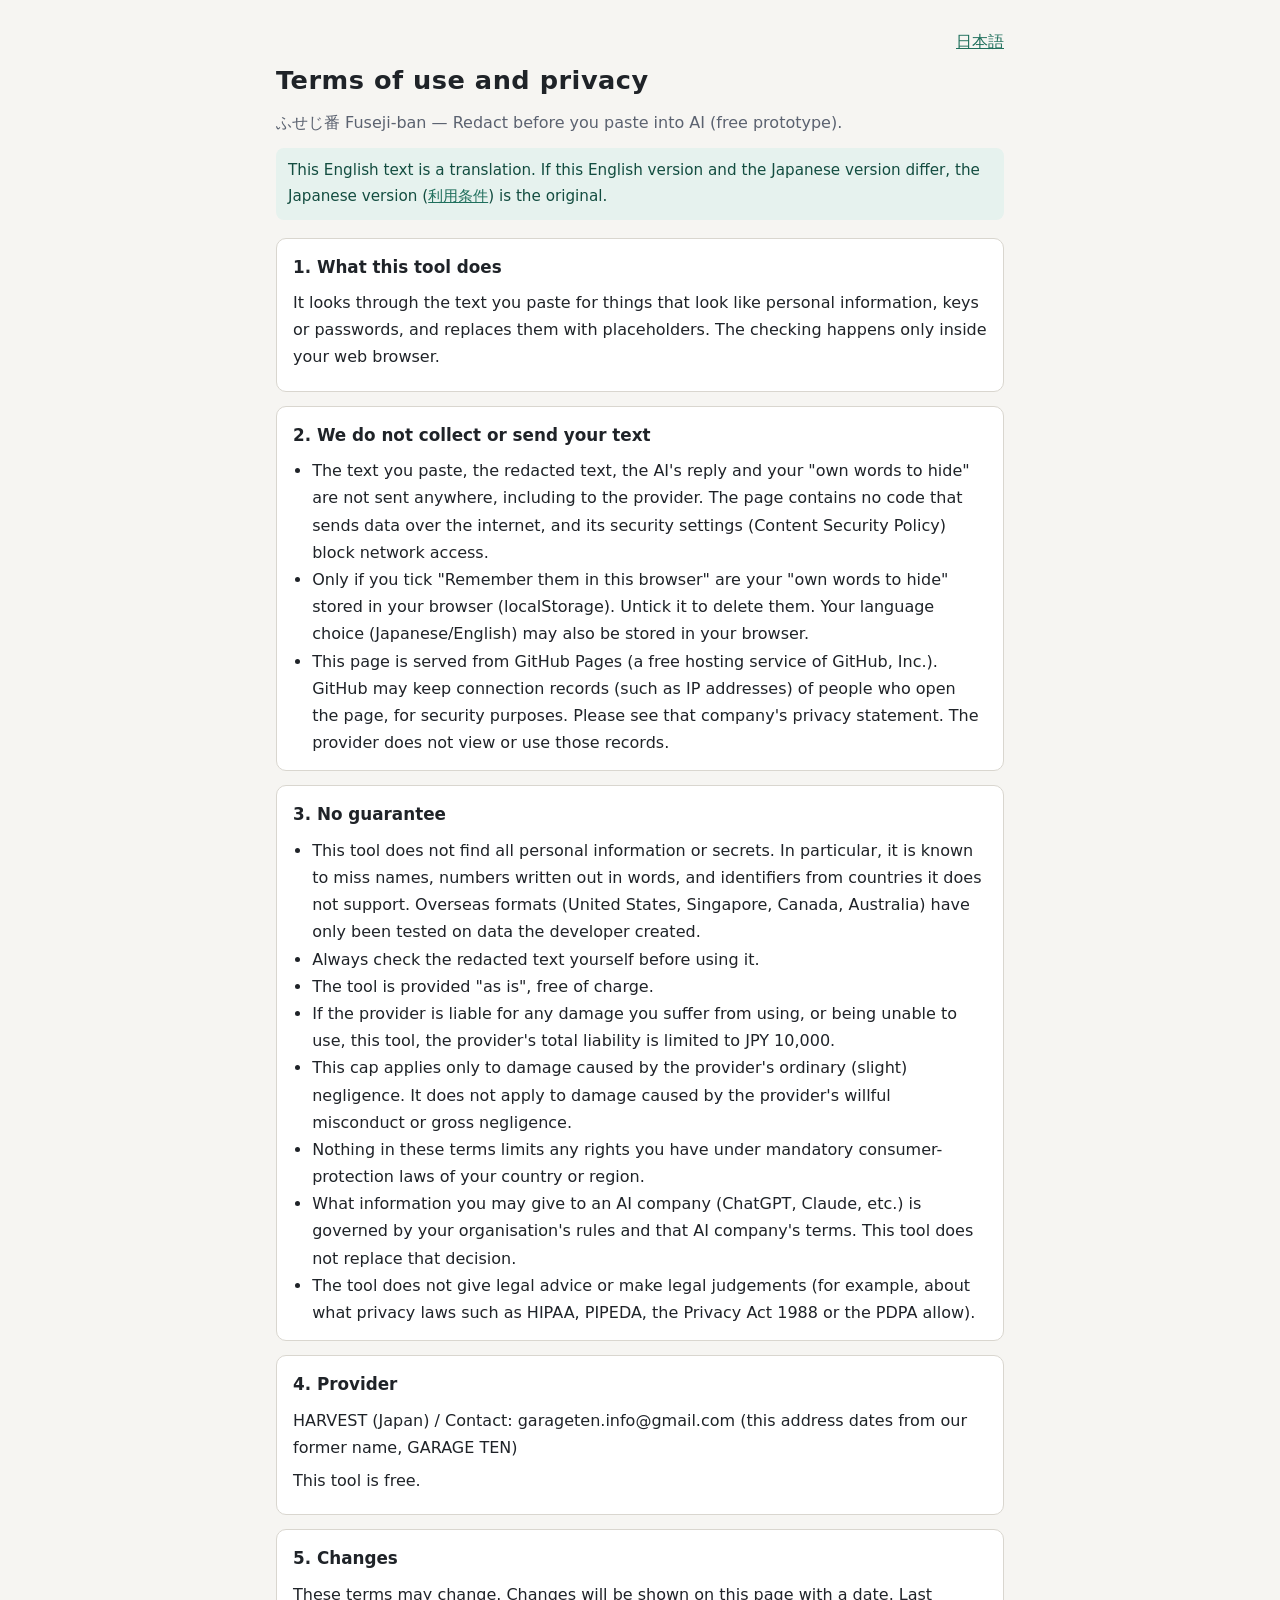
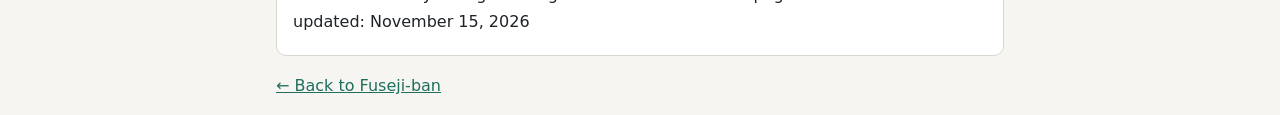
==== terms-en.html @ 073c5e92 "初めての公開（2026-11-15） Co-Authored-By: Claude Opus 5.5 <noreply@anthropic.com>" ====
<!doctype html>
<html lang="en">
<head>
<meta charset="utf-8">
<meta name="viewport" content="width=device-width, initial-scale=1">
<meta http-equiv="Content-Security-Policy" content="default-src 'none'; style-src 'self'; img-src data:; base-uri 'none'; form-action 'none'">
<meta name="referrer" content="no-referrer">
<title>Fuseji-ban terms</title>
<link rel="stylesheet" href="style.css">
</head>
<body>
<header class="top">
  <div class="langbar"><a href="terms.html" lang="ja">日本語</a></div>
  <h1>Terms of use and privacy</h1>
  <p class="lead">ふせじ番 Fuseji-ban — Redact before you paste into AI (free prototype).</p>
  <p class="safe">This English text is a translation. If this English version and the Japanese version differ, the Japanese version (<a href="terms.html">利用条件</a>) is the original.</p>
</header>
<main>
  <section class="card">
    <h2>1. What this tool does</h2>
    <p>It looks through the text you paste for things that look like personal information, keys or passwords, and replaces them with placeholders. The checking happens only inside your web browser.</p>
  </section>
  <section class="card">
    <h2>2. We do not collect or send your text</h2>
    <ul>
      <li>The text you paste, the redacted text, the AI's reply and your "own words to hide" are not sent anywhere, including to the provider. The page contains no code that sends data over the internet, and its security settings (Content Security Policy) block network access.</li>
      <li>Only if you tick "Remember them in this browser" are your "own words to hide" stored in your browser (localStorage). Untick it to delete them. Your language choice (Japanese/English) may also be stored in your browser.</li>
      <li>This page is served from GitHub Pages (a free hosting service of GitHub, Inc.). GitHub may keep connection records (such as IP addresses) of people who open the page, for security purposes. Please see that company's privacy statement. The provider does not view or use those records.</li>
    </ul>
  </section>
  <section class="card">
    <h2>3. No guarantee</h2>
    <ul>
      <li>This tool does not find all personal information or secrets. In particular, it is known to miss names, numbers written out in words, and identifiers from countries it does not support. Overseas formats (United States, Singapore, Canada, Australia) have only been tested on data the developer created.</li>
      <li>Always check the redacted text yourself before using it.</li>
      <li>The tool is provided "as is", free of charge.</li>
      <li>If the provider is liable for any damage you suffer from using, or being unable to use, this tool, the provider's total liability is limited to JPY 10,000.</li>
      <li>This cap applies only to damage caused by the provider's ordinary (slight) negligence. It does not apply to damage caused by the provider's willful misconduct or gross negligence.</li>
      <li>Nothing in these terms limits any rights you have under mandatory consumer-protection laws of your country or region.</li>
      <li>What information you may give to an AI company (ChatGPT, Claude, etc.) is governed by your organisation's rules and that AI company's terms. This tool does not replace that decision.</li>
      <li>The tool does not give legal advice or make legal judgements (for example, about what privacy laws such as HIPAA, PIPEDA, the Privacy Act 1988 or the PDPA allow).</li>
    </ul>
  </section>
  <section class="card">
    <h2>4. Provider</h2>
    <p>HARVEST (Japan) / Contact: garageten.info@gmail.com (this address dates from our former name, GARAGE TEN)</p>
    <p>This tool is free.</p>
  </section>
  <section class="card">
    <h2>5. Changes</h2>
    <p>These terms may change. Changes will be shown on this page with a date. Last updated: November 15, 2026</p>
  </section>
  <p><a href="index.html?lang=en">← Back to Fuseji-ban</a></p>
</main>
</body>
</html>
---- style.css ----
:root {
  --bg: #f6f5f2; --surface: #ffffff; --text: #1f2328; --muted: #5b6270; --border: #d9d6cf;
  --accent: #1f6f5c; --accent-text: #ffffff; --safe-bg: #e6f2ee; --safe-text: #134d40;
  --hl-credential: #f6c9c4; --hl-card: #f6d7b0; --hl-id: #e9d1f2; --hl-contact: #cfe3f7; --hl-place: #d4ecd0; --hl-person: #f7ecb5;
}
@media (prefers-color-scheme: dark) {
  :root:not([data-theme="light"]) {
    --bg: #15171a; --surface: #1e2125; --text: #e8e6e3; --muted: #a3a9b3; --border: #343940;
    --accent: #4fb89c; --accent-text: #0b1512; --safe-bg: #17302a; --safe-text: #a8dccd;
    --hl-credential: #6b2f2a; --hl-card: #6a4a22; --hl-id: #4e3560; --hl-contact: #23435f; --hl-place: #2d4a2a; --hl-person: #5a5121;
  }
}
:root[data-theme="dark"] {
  --bg: #15171a; --surface: #1e2125; --text: #e8e6e3; --muted: #a3a9b3; --border: #343940;
  --accent: #4fb89c; --accent-text: #0b1512; --safe-bg: #17302a; --safe-text: #a8dccd;
  --hl-credential: #6b2f2a; --hl-card: #6a4a22; --hl-id: #4e3560; --hl-contact: #23435f; --hl-place: #2d4a2a; --hl-person: #5a5121;
}
* { box-sizing: border-box; }
body { margin: 0; background: var(--bg); color: var(--text); font: 16px/1.7 "Hiragino Sans", "Yu Gothic UI", "Meiryo", system-ui, sans-serif; }
.top, main, .foot { max-width: 760px; margin: 0 auto; padding: 0 16px; }
.top { padding-top: 28px; }
h1 { font-size: 1.6rem; margin: 0 0 6px; letter-spacing: .02em; }
h2 { font-size: 1.05rem; margin: 0 0 8px; }
.lead { margin: 0 0 12px; color: var(--muted); }
.safe { margin: 0 0 18px; padding: 10px 12px; border-radius: 8px; background: var(--safe-bg); color: var(--safe-text); font-size: .95rem; }
.card { background: var(--surface); border: 1px solid var(--border); border-radius: 10px; padding: 14px 16px; margin: 0 0 14px; }
.step { display: block; font-weight: 700; margin: 0 0 8px; }
textarea { width: 100%; padding: 10px; border: 1px solid var(--border); border-radius: 8px; background: var(--bg); color: var(--text); font: inherit; font-size: .95rem; resize: vertical; }
.row { display: flex; gap: 8px; align-items: center; flex-wrap: wrap; margin-top: 10px; }
button { font: inherit; font-size: .95rem; padding: 8px 14px; border-radius: 8px; border: 1px solid var(--border); background: var(--surface); color: var(--text); cursor: pointer; min-height: 40px; }
button.primary { background: var(--accent); color: var(--accent-text); border-color: var(--accent); font-weight: 700; }
button:focus-visible, input:focus-visible, textarea:focus-visible { outline: 3px solid var(--accent); outline-offset: 2px; }
.opt { display: flex; gap: 8px; align-items: flex-start; margin: 4px 0; }
.opt input { margin-top: 6px; width: 18px; height: 18px; flex: none; }
.note { margin: 8px 0 0; color: var(--muted); font-size: .9rem; }
.note.top0 { margin: 0 0 8px; }
#restored { margin-top: 8px; }
.summary { margin-bottom: 10px; }
.summary ul { margin: 6px 0 0; padding-left: 1.2em; }
.marked { white-space: pre-wrap; word-break: break-word; padding: 10px; border: 1px dashed var(--border); border-radius: 8px; min-height: 3em; font-size: .95rem; }
mark { color: inherit; border-radius: 4px; padding: 0 2px; }
mark .tag { font-size: .72rem; font-weight: 700; margin-left: 3px; opacity: .85; }
mark.credential { background: var(--hl-credential); }
mark.card-no { background: var(--hl-card); }
mark.id-no { background: var(--hl-id); }
mark.contact { background: var(--hl-contact); }
mark.place { background: var(--hl-place); }
mark.person { background: var(--hl-person); }
.copied { color: var(--muted); font-size: .9rem; }
.limits ul { margin: 0; padding-left: 1.2em; }
.limits li { margin-bottom: 6px; }
.foot { color: var(--muted); font-size: .85rem; padding-bottom: 32px; }
a { color: var(--accent); }
.card ul { margin: 0; padding-left: 1.2em; }
.card p { margin: 0 0 6px; }
.subtitle { margin: -2px 0 8px; font-weight: 700; color: var(--accent); }
.langbar { display: flex; justify-content: flex-end; margin: 0 0 4px; }
.regions { border: 0; padding: 0; margin: 10px 0 0; display: flex; flex-wrap: wrap; gap: 4px 16px; }
.regions legend { padding: 0; margin: 0 0 4px; font-size: .9rem; color: var(--muted); width: 100%; }
.regions label { display: inline-flex; gap: 6px; align-items: center; }
.regions input { width: 18px; height: 18px; margin: 0; }
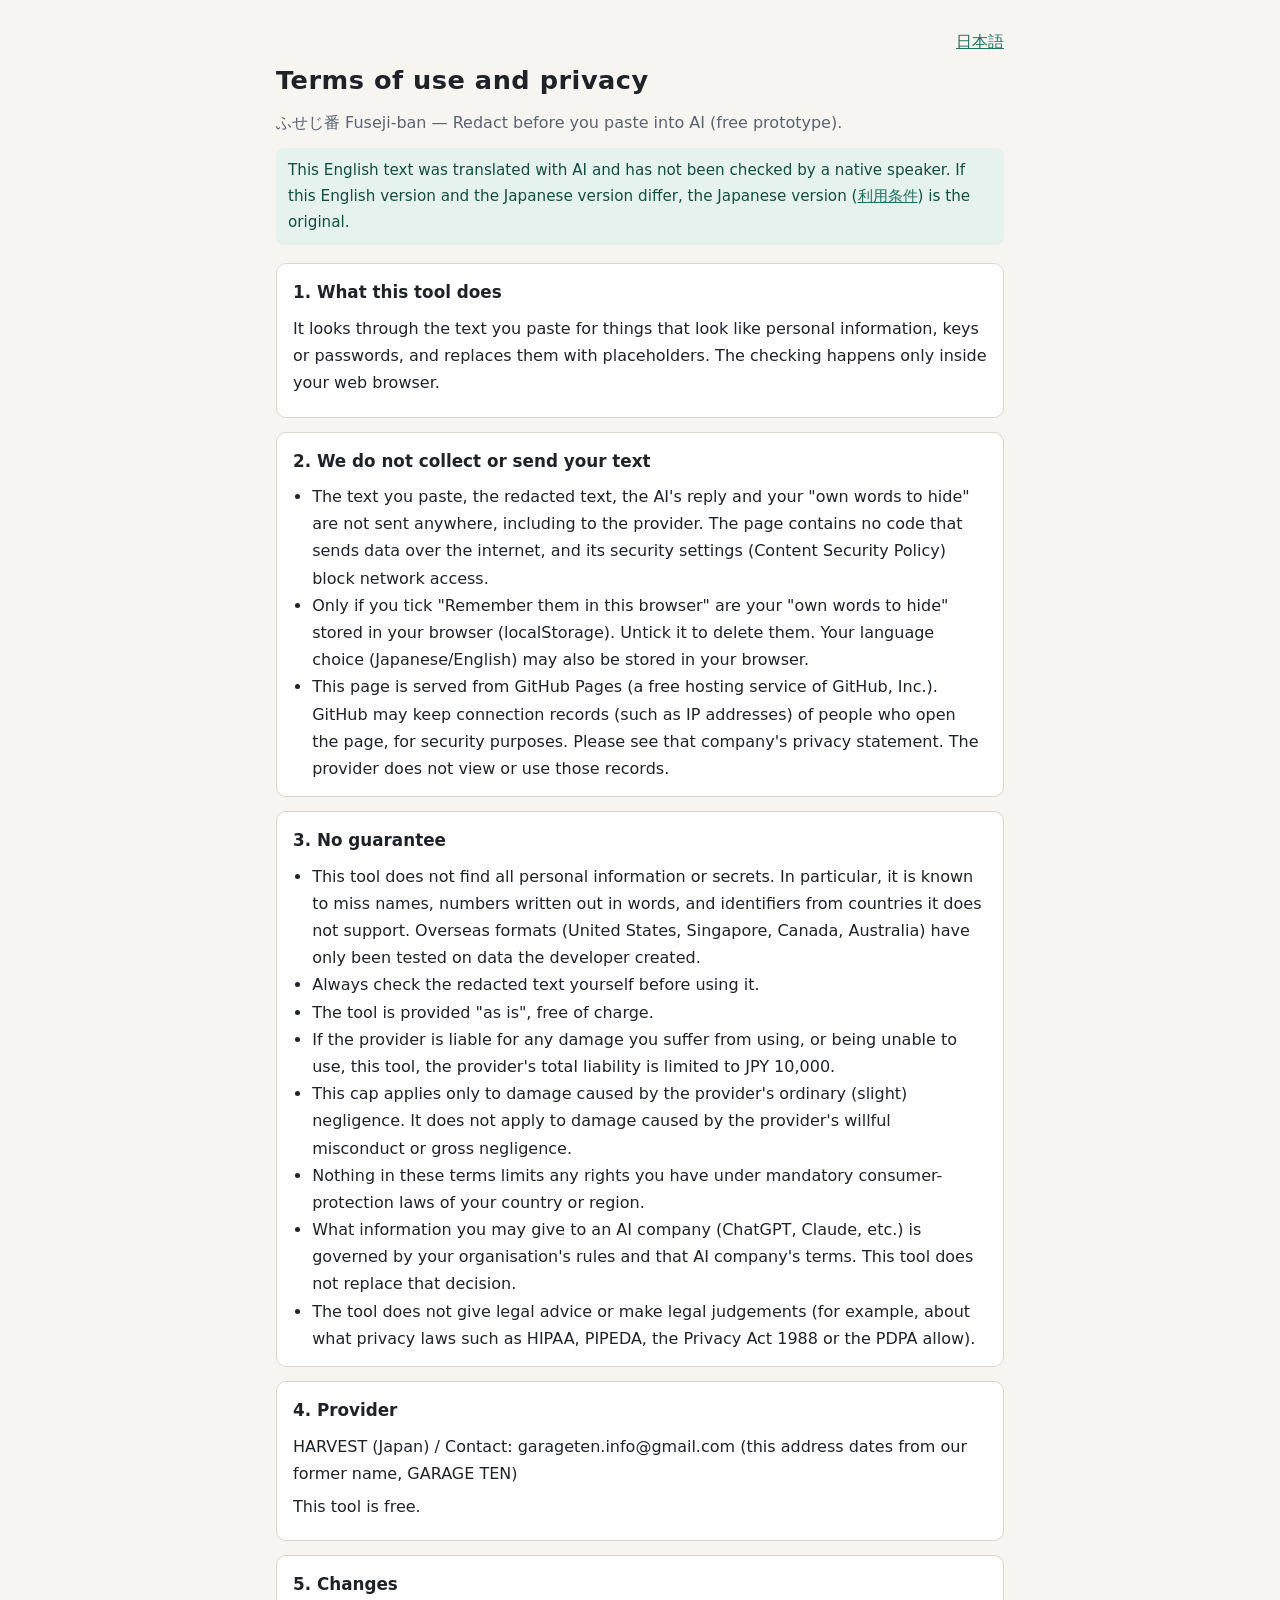
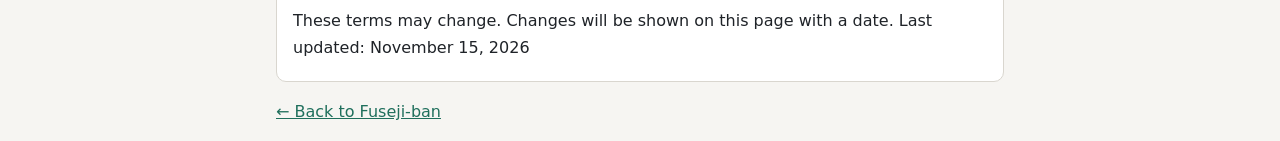
==== commit 2a53d034: "「できないこと」の数字を最新の初見の試験に合わせる・英語に「AIで翻訳」を明記 Co-Authored-By: Claude Opus 5.5 <noreply@anthropic.com>" ====
--- a/terms-en.html
+++ b/terms-en.html
@@ -13,7 +13,7 @@
   <div class="langbar"><a href="terms.html" lang="ja">日本語</a></div>
   <h1>Terms of use and privacy</h1>
   <p class="lead">ふせじ番 Fuseji-ban — Redact before you paste into AI (free prototype).</p>
-  <p class="safe">This English text is a translation. If this English version and the Japanese version differ, the Japanese version (<a href="terms.html">利用条件</a>) is the original.</p>
+  <p class="safe">This English text was translated with AI and has not been checked by a native speaker. If this English version and the Japanese version differ, the Japanese version (<a href="terms.html">利用条件</a>) is the original.</p>
 </header>
 <main>
   <section class="card">
